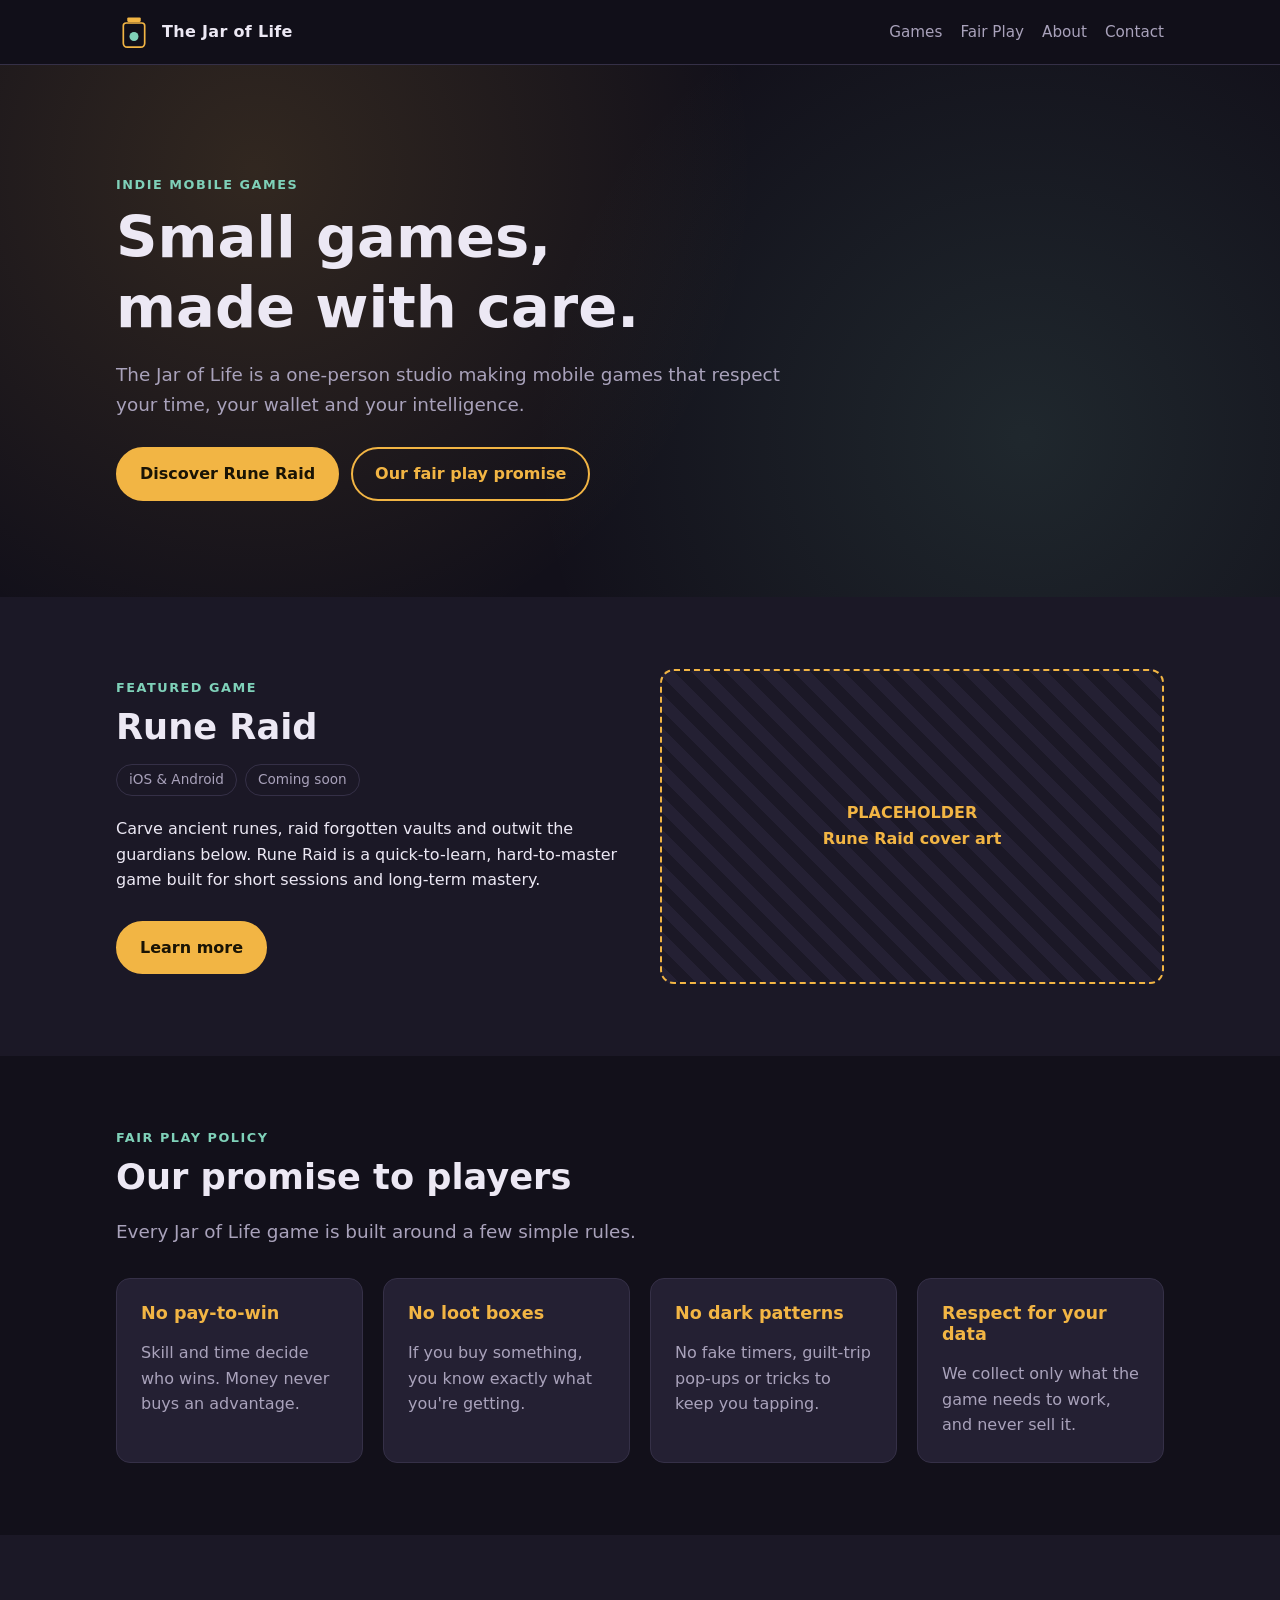
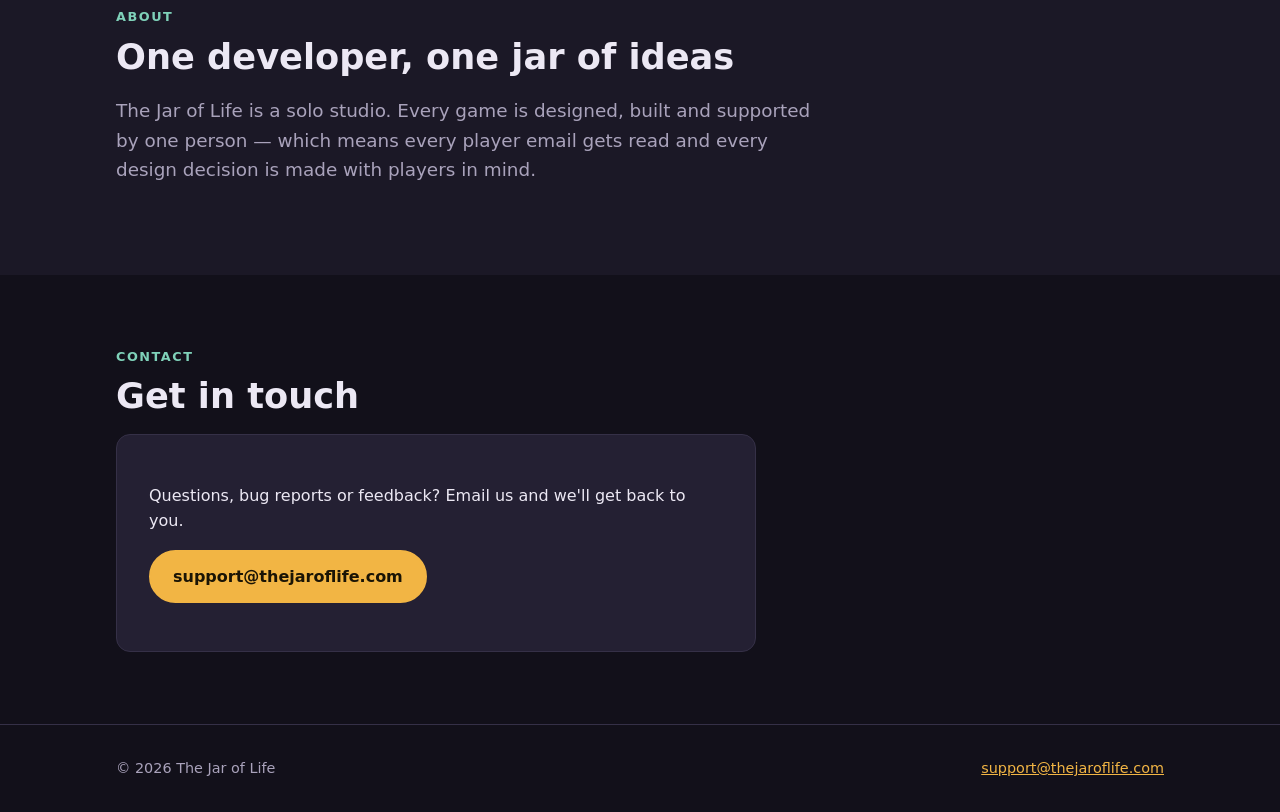
==== index.html @ 2482f003 "Set up The Jar of Life static website and deploy scaffolding - Homepage (hero, featured Rune Raid, f" ====
<!DOCTYPE html>
<html lang="en-GB">
<head>
  <meta charset="utf-8">
  <meta name="viewport" content="width=device-width, initial-scale=1">
  <title>The Jar of Life — Indie Mobile Games</title>
  <meta name="description" content="The Jar of Life is a solo indie mobile game studio. Home of Rune Raid — fair, fun games with no pay-to-win.">
  <link rel="canonical" href="https://thejaroflife.com/">
  <link rel="icon" href="assets/img/logo-placeholder.svg" type="image/svg+xml">
  <link rel="stylesheet" href="css/styles.css">

  <meta property="og:title" content="The Jar of Life">
  <meta property="og:description" content="Solo indie mobile game studio. Home of Rune Raid.">
  <meta property="og:url" content="https://thejaroflife.com/">
  <meta property="og:type" content="website">
  <!-- TODO: add og:image once real cover art exists (1200x630) -->
</head>
<body>
  <a class="skip-link" href="#main">Skip to content</a>

  <header class="site-header">
    <div class="container">
      <a class="brand" href="index.html">
        <!-- PLACEHOLDER LOGO: swap for the real logo file in assets/img/ -->
        <img src="assets/img/logo-placeholder.svg" alt="" width="36" height="36">
        <span>The Jar of Life</span>
      </a>
      <nav class="site-nav" aria-label="Main">
        <ul>
          <li><a href="#games">Games</a></li>
          <li><a href="#fair-play">Fair Play</a></li>
          <li><a href="#about">About</a></li>
          <li><a href="#contact">Contact</a></li>
        </ul>
      </nav>
    </div>
  </header>

  <main id="main">
    <!-- ===== Hero ===== -->
    <section class="hero">
      <div class="container">
        <p class="eyebrow">Indie mobile games</p>
        <h1>Small games,<br>made with care.</h1>
        <p class="lead">
          The Jar of Life is a one-person studio making mobile games that respect
          your time, your wallet and your intelligence.
        </p>
        <div class="hero-actions">
          <a class="btn btn-primary" href="games/rune-raid.html">Discover Rune Raid</a>
          <a class="btn btn-ghost" href="#fair-play">Our fair play promise</a>
        </div>
      </div>
    </section>

    <!-- ===== Featured game ===== -->
    <section id="games" aria-labelledby="games-title">
      <div class="container feature">
        <div>
          <p class="eyebrow">Featured game</p>
          <h2 id="games-title">Rune Raid</h2>
          <ul class="tag-list" aria-label="Game details">
            <li>iOS &amp; Android</li>
            <li>Coming soon</li>
          </ul>
          <!-- DRAFT COPY: replace with the final Rune Raid pitch -->
          <p>
            Carve ancient runes, raid forgotten vaults and outwit the guardians
            below. Rune Raid is a quick-to-learn, hard-to-master game built for
            short sessions and long-term mastery.
          </p>
          <div class="hero-actions">
            <a class="btn btn-primary" href="games/rune-raid.html">Learn more</a>
          </div>
        </div>
        <!-- PLACEHOLDER: replace with Rune Raid cover art (assets/img/rune-raid-cover.jpg) -->
        <div class="placeholder" role="img" aria-label="Placeholder for Rune Raid cover art">
          PLACEHOLDER<br>Rune Raid cover art
        </div>
      </div>
    </section>

    <!-- ===== Fair play policy ===== -->
    <section id="fair-play" aria-labelledby="fair-play-title">
      <div class="container">
        <p class="eyebrow">Fair play policy</p>
        <h2 id="fair-play-title">Our promise to players</h2>
        <!-- DRAFT COPY: confirm every point below matches your actual policy -->
        <p class="lead">Every Jar of Life game is built around a few simple rules.</p>
        <div class="card-grid">
          <article class="card">
            <h3>No pay-to-win</h3>
            <p>Skill and time decide who wins. Money never buys an advantage.</p>
          </article>
          <article class="card">
            <h3>No loot boxes</h3>
            <p>If you buy something, you know exactly what you're getting.</p>
          </article>
          <article class="card">
            <h3>No dark patterns</h3>
            <p>No fake timers, guilt-trip pop-ups or tricks to keep you tapping.</p>
          </article>
          <article class="card">
            <h3>Respect for your data</h3>
            <p>We collect only what the game needs to work, and never sell it.</p>
          </article>
        </div>
      </div>
    </section>

    <!-- ===== About ===== -->
    <section id="about" aria-labelledby="about-title">
      <div class="container">
        <p class="eyebrow">About</p>
        <h2 id="about-title">One developer, one jar of ideas</h2>
        <!-- DRAFT COPY: replace with your own story -->
        <p class="lead">
          The Jar of Life is a solo studio. Every game is designed, built and
          supported by one person — which means every player email gets read
          and every design decision is made with players in mind.
        </p>
      </div>
    </section>

    <!-- ===== Contact ===== -->
    <section id="contact" aria-labelledby="contact-title">
      <div class="container">
        <p class="eyebrow">Contact</p>
        <h2 id="contact-title">Get in touch</h2>
        <div class="contact-box">
          <p>Questions, bug reports or feedback? Email us and we'll get back to you.</p>
          <p><a class="btn btn-primary" href="mailto:support@thejaroflife.com">support@thejaroflife.com</a></p>
        </div>
      </div>
    </section>
  </main>

  <footer class="site-footer">
    <div class="container">
      <span>&copy; <span id="year">2026</span> The Jar of Life</span>
      <a href="mailto:support@thejaroflife.com">support@thejaroflife.com</a>
    </div>
  </footer>
  <script>document.getElementById('year').textContent = new Date().getFullYear();</script>
</body>
</html>
---- css/styles.css ----
/* The Jar of Life — shared styles for all pages */

:root {
  --bg: #12101a;
  --bg-alt: #1b1826;
  --surface: #242033;
  --text: #ece8f4;
  --muted: #a9a2bb;
  --accent: #f2b544;
  --accent-2: #7fd1b9;
  --border: #353047;
  --radius: 14px;
  --max: 1080px;
  --font: system-ui, -apple-system, "Segoe UI", Roboto, sans-serif;
}

*,
*::before,
*::after { box-sizing: border-box; }

html { scroll-behavior: smooth; }

body {
  margin: 0;
  background: var(--bg);
  color: var(--text);
  font-family: var(--font);
  line-height: 1.6;
}

img { max-width: 100%; display: block; }

a { color: var(--accent); }
a:hover { color: var(--accent-2); }

.container {
  width: 100%;
  max-width: var(--max);
  margin: 0 auto;
  padding: 0 16px;
}

.skip-link {
  position: absolute;
  left: -999px;
  top: 8px;
  background: var(--accent);
  color: #000;
  padding: 8px 12px;
  border-radius: 6px;
  z-index: 100;
}
.skip-link:focus { left: 8px; }

/* ---------- Header ---------- */
.site-header {
  position: sticky;
  top: 0;
  z-index: 10;
  background: rgba(18, 16, 26, 0.92);
  backdrop-filter: blur(8px);
  border-bottom: 1px solid var(--border);
}
.site-header .container {
  display: flex;
  align-items: center;
  justify-content: space-between;
  gap: 16px;
  min-height: 64px;
  flex-wrap: wrap;
}
.brand {
  display: flex;
  align-items: center;
  gap: 10px;
  color: var(--text);
  text-decoration: none;
  font-weight: 700;
  letter-spacing: 0.02em;
}
.brand img,
.brand svg { width: 36px; height: 36px; }
.site-nav ul {
  display: flex;
  gap: 18px;
  list-style: none;
  margin: 0;
  padding: 0;
  flex-wrap: wrap;
}
.site-nav a {
  color: var(--muted);
  text-decoration: none;
  font-size: 0.95rem;
}
.site-nav a:hover,
.site-nav a[aria-current="page"] { color: var(--text); }

/* ---------- Sections ---------- */
section { padding: 72px 0; }
section:nth-of-type(even) { background: var(--bg-alt); }
h1, h2, h3 { line-height: 1.2; margin: 0 0 16px; }
h1 { font-size: clamp(2.2rem, 6vw, 3.6rem); }
h2 { font-size: clamp(1.6rem, 4vw, 2.2rem); }
.eyebrow {
  color: var(--accent-2);
  text-transform: uppercase;
  letter-spacing: 0.12em;
  font-size: 0.8rem;
  font-weight: 600;
  margin: 0 0 8px;
}
.lead { font-size: 1.15rem; color: var(--muted); max-width: 60ch; }

/* ---------- Hero ---------- */
.hero {
  padding: 110px 0 96px;
  background:
    radial-gradient(circle at 20% 20%, rgba(242, 181, 68, 0.14), transparent 45%),
    radial-gradient(circle at 80% 70%, rgba(127, 209, 185, 0.12), transparent 45%),
    var(--bg);
}
.hero-actions { display: flex; gap: 12px; flex-wrap: wrap; margin-top: 28px; }

.btn {
  display: inline-block;
  padding: 12px 22px;
  border-radius: 999px;
  font-weight: 600;
  text-decoration: none;
  border: 2px solid var(--accent);
}
.btn-primary { background: var(--accent); color: #1a1405; }
.btn-primary:hover { background: var(--accent-2); border-color: var(--accent-2); color: #0c1a15; }
.btn-ghost { color: var(--accent); }
.btn-ghost:hover { color: var(--accent-2); border-color: var(--accent-2); }
.btn[aria-disabled="true"] { opacity: 0.55; pointer-events: none; }

/* ---------- Featured game ---------- */
.feature {
  display: grid;
  grid-template-columns: 1fr 1fr;
  gap: 40px;
  align-items: center;
}
.tag-list {
  display: flex;
  gap: 8px;
  flex-wrap: wrap;
  list-style: none;
  padding: 0;
  margin: 0 0 20px;
}
.tag-list li {
  border: 1px solid var(--border);
  border-radius: 999px;
  padding: 4px 12px;
  font-size: 0.85rem;
  color: var(--muted);
}

/* Clearly-labelled placeholder for missing art. Remove once real assets land. */
.placeholder {
  display: flex;
  align-items: center;
  justify-content: center;
  text-align: center;
  aspect-ratio: 16 / 10;
  border: 2px dashed var(--accent);
  border-radius: var(--radius);
  background: repeating-linear-gradient(45deg, var(--surface), var(--surface) 12px, var(--bg-alt) 12px, var(--bg-alt) 24px);
  color: var(--accent);
  font-weight: 600;
  padding: 16px;
}
.placeholder.portrait { aspect-ratio: 9 / 16; }

/* ---------- Cards ---------- */
.card-grid {
  display: grid;
  grid-template-columns: repeat(auto-fit, minmax(220px, 1fr));
  gap: 20px;
  margin-top: 32px;
}
.card {
  background: var(--surface);
  border: 1px solid var(--border);
  border-radius: var(--radius);
  padding: 24px;
}
.card h3 { font-size: 1.1rem; color: var(--accent); }
.card p { margin: 0; color: var(--muted); }

/* ---------- Game page ---------- */
.screenshot-grid {
  display: grid;
  grid-template-columns: repeat(auto-fit, minmax(160px, 1fr));
  gap: 16px;
  margin-top: 32px;
}
.store-badges { display: flex; gap: 12px; flex-wrap: wrap; margin-top: 24px; }
.breadcrumb { font-size: 0.9rem; color: var(--muted); margin-bottom: 16px; }
.breadcrumb a { color: var(--muted); }

/* ---------- Contact ---------- */
.contact-box {
  background: var(--surface);
  border: 1px solid var(--border);
  border-radius: var(--radius);
  padding: 32px;
  max-width: 640px;
}

/* ---------- Footer ---------- */
.site-footer {
  border-top: 1px solid var(--border);
  padding: 32px 0;
  color: var(--muted);
  font-size: 0.9rem;
}
.site-footer .container {
  display: flex;
  justify-content: space-between;
  gap: 16px;
  flex-wrap: wrap;
}

/* ---------- Responsive ---------- */
@media (max-width: 760px) {
  section { padding: 56px 0; }
  .hero { padding: 80px 0 64px; }
  .feature { grid-template-columns: 1fr; }
  .site-nav ul { gap: 14px; }
}
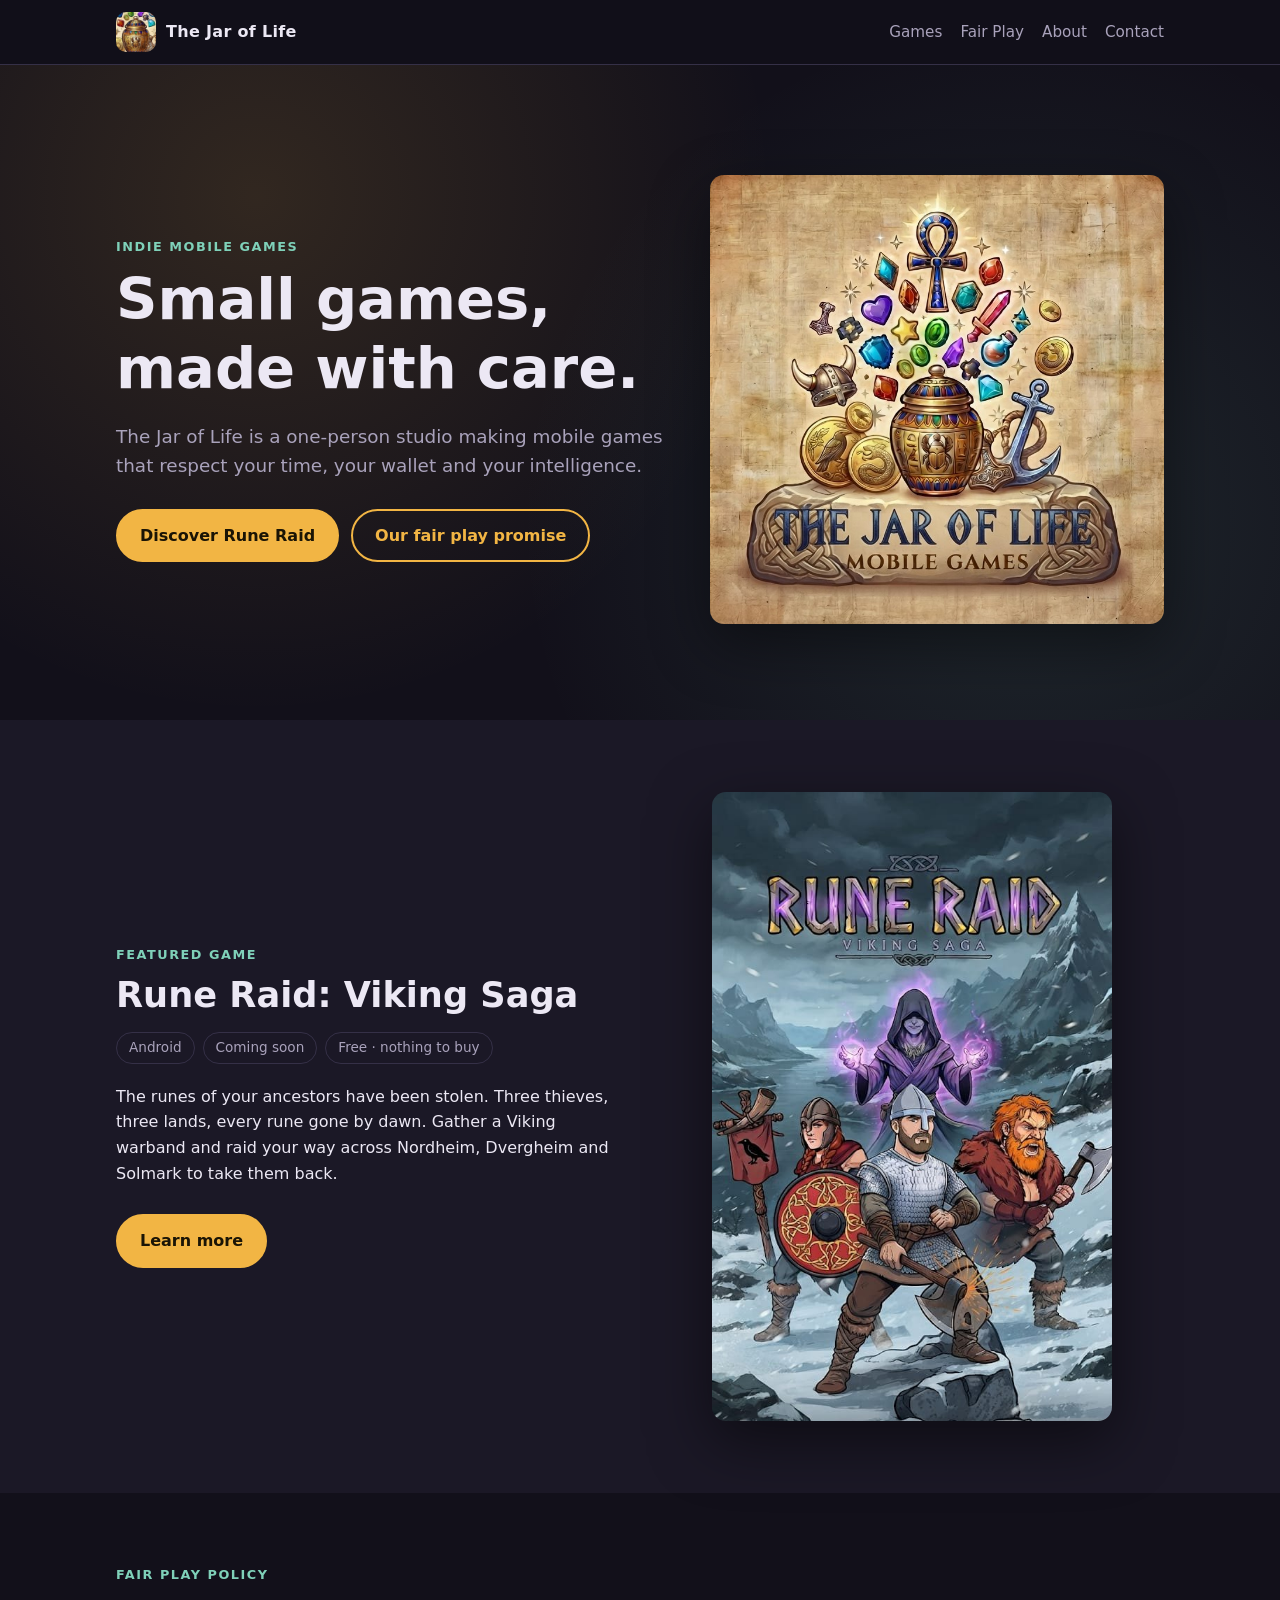
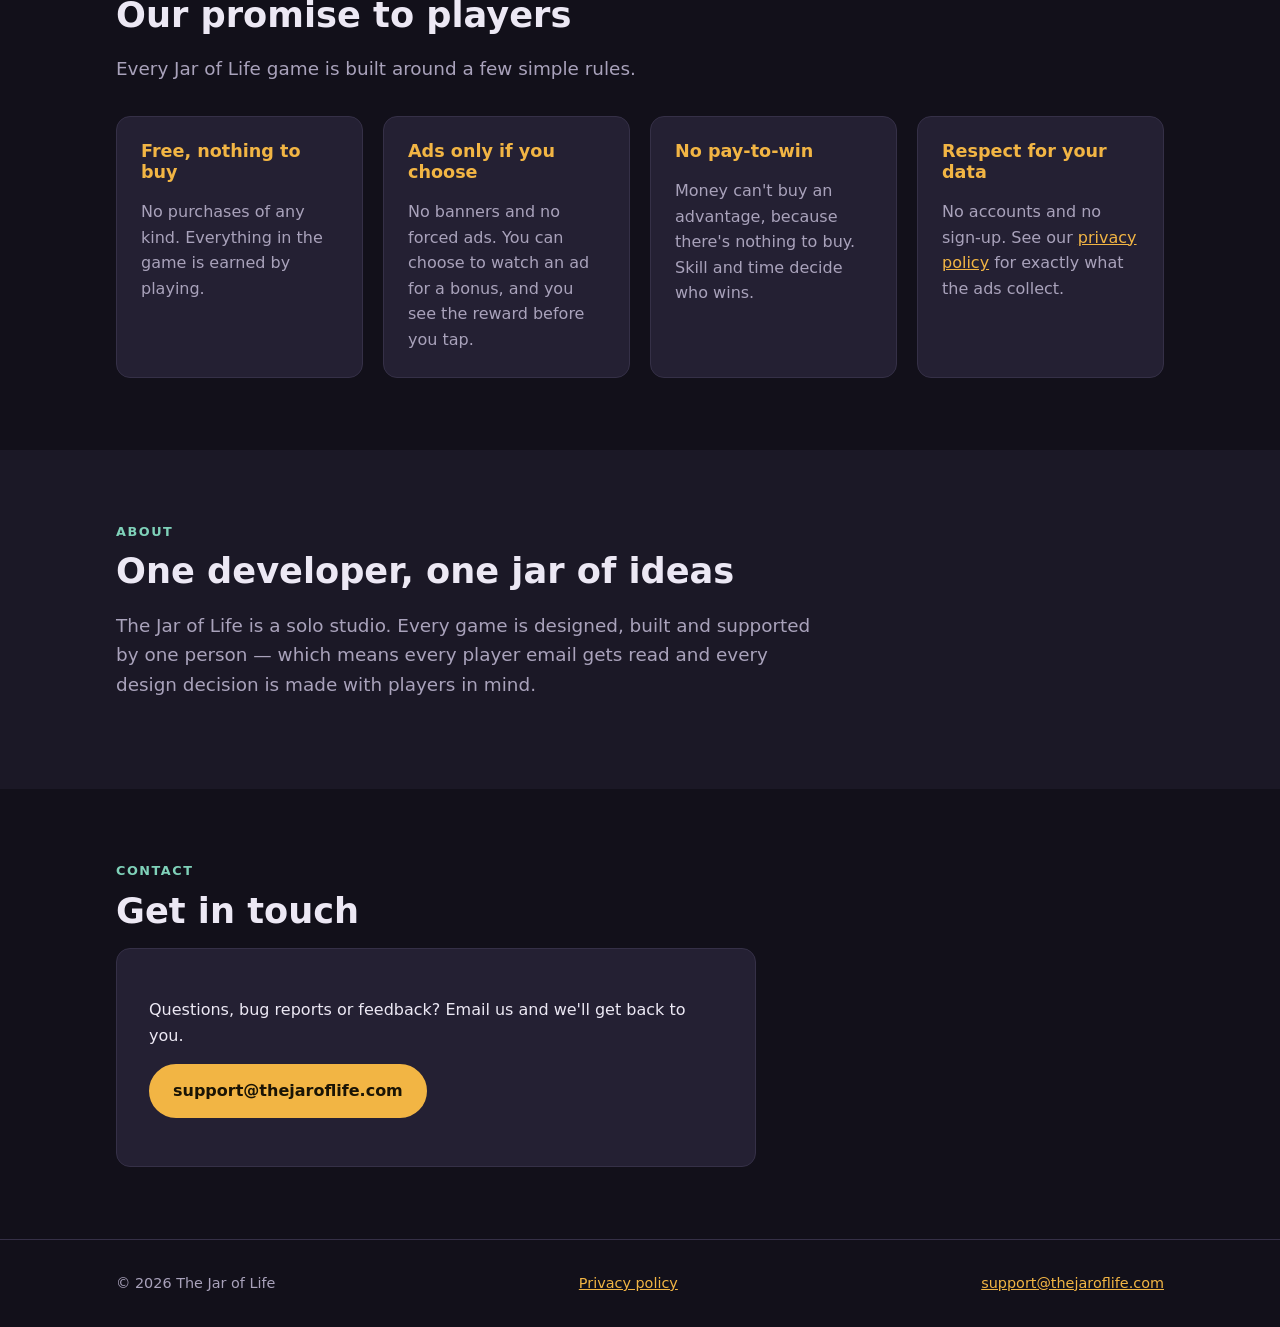
==== commit b23fe0a6: "Add real artwork, Rune Raid details, privacy policy and app-ads.txt - Studio logo and icon, Rune Rai" ====
--- a/index.html
+++ b/index.html
@@ -4,16 +4,17 @@
   <meta charset="utf-8">
   <meta name="viewport" content="width=device-width, initial-scale=1">
   <title>The Jar of Life — Indie Mobile Games</title>
-  <meta name="description" content="The Jar of Life is a solo indie mobile game studio. Home of Rune Raid — fair, fun games with no pay-to-win.">
+  <meta name="description" content="The Jar of Life is a solo indie mobile game studio. Home of Rune Raid: Viking Saga — free to play, nothing to buy, optional ads only.">
   <link rel="canonical" href="https://thejaroflife.com/">
-  <link rel="icon" href="assets/img/logo-placeholder.svg" type="image/svg+xml">
+  <link rel="icon" href="assets/img/jar-of-life-icon.png" type="image/png">
+  <link rel="apple-touch-icon" href="assets/img/jar-of-life-icon.png">
   <link rel="stylesheet" href="css/styles.css">
 
-  <meta property="og:title" content="The Jar of Life">
-  <meta property="og:description" content="Solo indie mobile game studio. Home of Rune Raid.">
+  <meta property="og:title" content="The Jar of Life — Mobile Games">
+  <meta property="og:description" content="Solo indie mobile game studio. Home of Rune Raid: Viking Saga.">
   <meta property="og:url" content="https://thejaroflife.com/">
   <meta property="og:type" content="website">
-  <!-- TODO: add og:image once real cover art exists (1200x630) -->
+  <meta property="og:image" content="https://thejaroflife.com/assets/img/og-jar-of-life.jpg">
 </head>
 <body>
   <a class="skip-link" href="#main">Skip to content</a>
@@ -21,8 +22,7 @@
   <header class="site-header">
     <div class="container">
       <a class="brand" href="index.html">
-        <!-- PLACEHOLDER LOGO: swap for the real logo file in assets/img/ -->
-        <img src="assets/img/logo-placeholder.svg" alt="" width="36" height="36">
+        <img src="assets/img/jar-of-life-icon.png" alt="" width="40" height="40">
         <span>The Jar of Life</span>
       </a>
       <nav class="site-nav" aria-label="Main">
@@ -39,17 +39,21 @@
   <main id="main">
     <!-- ===== Hero ===== -->
     <section class="hero">
-      <div class="container">
-        <p class="eyebrow">Indie mobile games</p>
-        <h1>Small games,<br>made with care.</h1>
-        <p class="lead">
-          The Jar of Life is a one-person studio making mobile games that respect
-          your time, your wallet and your intelligence.
-        </p>
-        <div class="hero-actions">
-          <a class="btn btn-primary" href="games/rune-raid.html">Discover Rune Raid</a>
-          <a class="btn btn-ghost" href="#fair-play">Our fair play promise</a>
+      <div class="container hero-grid">
+        <div>
+          <p class="eyebrow">Indie mobile games</p>
+          <h1>Small games,<br>made with care.</h1>
+          <p class="lead">
+            The Jar of Life is a one-person studio making mobile games that respect
+            your time, your wallet and your intelligence.
+          </p>
+          <div class="hero-actions">
+            <a class="btn btn-primary" href="games/rune-raid.html">Discover Rune Raid</a>
+            <a class="btn btn-ghost" href="#fair-play">Our fair play promise</a>
+          </div>
         </div>
+        <img class="hero-logo" src="assets/img/jar-of-life-logo.jpg" width="776" height="768"
+             alt="The Jar of Life — Mobile Games logo: a golden jar overflowing with gems, coins and treasures">
       </div>
     </section>
 
@@ -58,25 +62,24 @@
       <div class="container feature">
         <div>
           <p class="eyebrow">Featured game</p>
-          <h2 id="games-title">Rune Raid</h2>
+          <h2 id="games-title">Rune Raid: Viking Saga</h2>
           <ul class="tag-list" aria-label="Game details">
-            <li>iOS &amp; Android</li>
+            <li>Android</li>
             <li>Coming soon</li>
+            <li>Free · nothing to buy</li>
           </ul>
-          <!-- DRAFT COPY: replace with the final Rune Raid pitch -->
+          <!-- DRAFT COPY: check the pitch reads how you want it -->
           <p>
-            Carve ancient runes, raid forgotten vaults and outwit the guardians
-            below. Rune Raid is a quick-to-learn, hard-to-master game built for
-            short sessions and long-term mastery.
+            The runes of your ancestors have been stolen. Three thieves, three lands,
+            every rune gone by dawn. Gather a Viking warband and raid your way across
+            Nordheim, Dvergheim and Solmark to take them back.
           </p>
           <div class="hero-actions">
             <a class="btn btn-primary" href="games/rune-raid.html">Learn more</a>
           </div>
         </div>
-        <!-- PLACEHOLDER: replace with Rune Raid cover art (assets/img/rune-raid-cover.jpg) -->
-        <div class="placeholder" role="img" aria-label="Placeholder for Rune Raid cover art">
-          PLACEHOLDER<br>Rune Raid cover art
-        </div>
+        <img class="key-art" src="assets/img/rune-raid-key-art.jpg" width="572" height="900"
+             alt="Rune Raid: Viking Saga key art — a Viking warband standing in the snow beneath a hooded seeress">
       </div>
     </section>
 
@@ -85,24 +88,23 @@
       <div class="container">
         <p class="eyebrow">Fair play policy</p>
         <h2 id="fair-play-title">Our promise to players</h2>
-        <!-- DRAFT COPY: confirm every point below matches your actual policy -->
         <p class="lead">Every Jar of Life game is built around a few simple rules.</p>
         <div class="card-grid">
           <article class="card">
-            <h3>No pay-to-win</h3>
-            <p>Skill and time decide who wins. Money never buys an advantage.</p>
+            <h3>Free, nothing to buy</h3>
+            <p>No purchases of any kind. Everything in the game is earned by playing.</p>
           </article>
           <article class="card">
-            <h3>No loot boxes</h3>
-            <p>If you buy something, you know exactly what you're getting.</p>
+            <h3>Ads only if you choose</h3>
+            <p>No banners and no forced ads. You can choose to watch an ad for a bonus, and you see the reward before you tap.</p>
           </article>
           <article class="card">
-            <h3>No dark patterns</h3>
-            <p>No fake timers, guilt-trip pop-ups or tricks to keep you tapping.</p>
+            <h3>No pay-to-win</h3>
+            <p>Money can't buy an advantage, because there's nothing to buy. Skill and time decide who wins.</p>
           </article>
           <article class="card">
             <h3>Respect for your data</h3>
-            <p>We collect only what the game needs to work, and never sell it.</p>
+            <p>No accounts and no sign-up. See our <a href="privacy.html">privacy policy</a> for exactly what the ads collect.</p>
           </article>
         </div>
       </div>
@@ -138,6 +140,7 @@
   <footer class="site-footer">
     <div class="container">
       <span>&copy; <span id="year">2026</span> The Jar of Life</span>
+      <a href="privacy.html">Privacy policy</a>
       <a href="mailto:support@thejaroflife.com">support@thejaroflife.com</a>
     </div>
   </footer>
--- a/css/styles.css
+++ b/css/styles.css
@@ -28,7 +28,7 @@
   line-height: 1.6;
 }
 
-img { max-width: 100%; display: block; }
+img { max-width: 100%; height: auto; display: block; }
 
 a { color: var(--accent); }
 a:hover { color: var(--accent-2); }
@@ -78,8 +78,7 @@
   font-weight: 700;
   letter-spacing: 0.02em;
 }
-.brand img,
-.brand svg { width: 36px; height: 36px; }
+.brand img { width: 40px; height: 40px; border-radius: 10px; object-fit: cover; }
 .site-nav ul {
   display: flex;
   gap: 18px;
@@ -159,6 +158,39 @@
   color: var(--muted);
 }
 
+/* Hero with studio logo */
+.hero-grid {
+  display: grid;
+  grid-template-columns: 1.1fr 0.9fr;
+  gap: 40px;
+  align-items: center;
+}
+.hero-logo {
+  border-radius: var(--radius);
+  box-shadow: 0 20px 60px rgba(0, 0, 0, 0.45);
+}
+
+/* Portrait key art */
+.key-art {
+  width: 100%;
+  max-width: 400px;
+  justify-self: center;
+  border-radius: var(--radius);
+  box-shadow: 0 20px 60px rgba(0, 0, 0, 0.5);
+}
+
+/* Long-form text pages (privacy policy) */
+.prose { max-width: 70ch; }
+.prose h2 { margin-top: 40px; font-size: 1.4rem; }
+.prose p, .prose li { color: var(--muted); }
+.draft-note {
+  border: 2px dashed var(--accent);
+  border-radius: var(--radius);
+  padding: 16px;
+  color: var(--accent);
+  margin-bottom: 32px;
+}
+
 /* Clearly-labelled placeholder for missing art. Remove once real assets land. */
 .placeholder {
   display: flex;
@@ -220,6 +252,7 @@
 }
 .site-footer .container {
   display: flex;
+  align-items: center;
   justify-content: space-between;
   gap: 16px;
   flex-wrap: wrap;
@@ -229,6 +262,7 @@
 @media (max-width: 760px) {
   section { padding: 56px 0; }
   .hero { padding: 80px 0 64px; }
-  .feature { grid-template-columns: 1fr; }
+  .feature,
+  .hero-grid { grid-template-columns: 1fr; }
   .site-nav ul { gap: 14px; }
 }
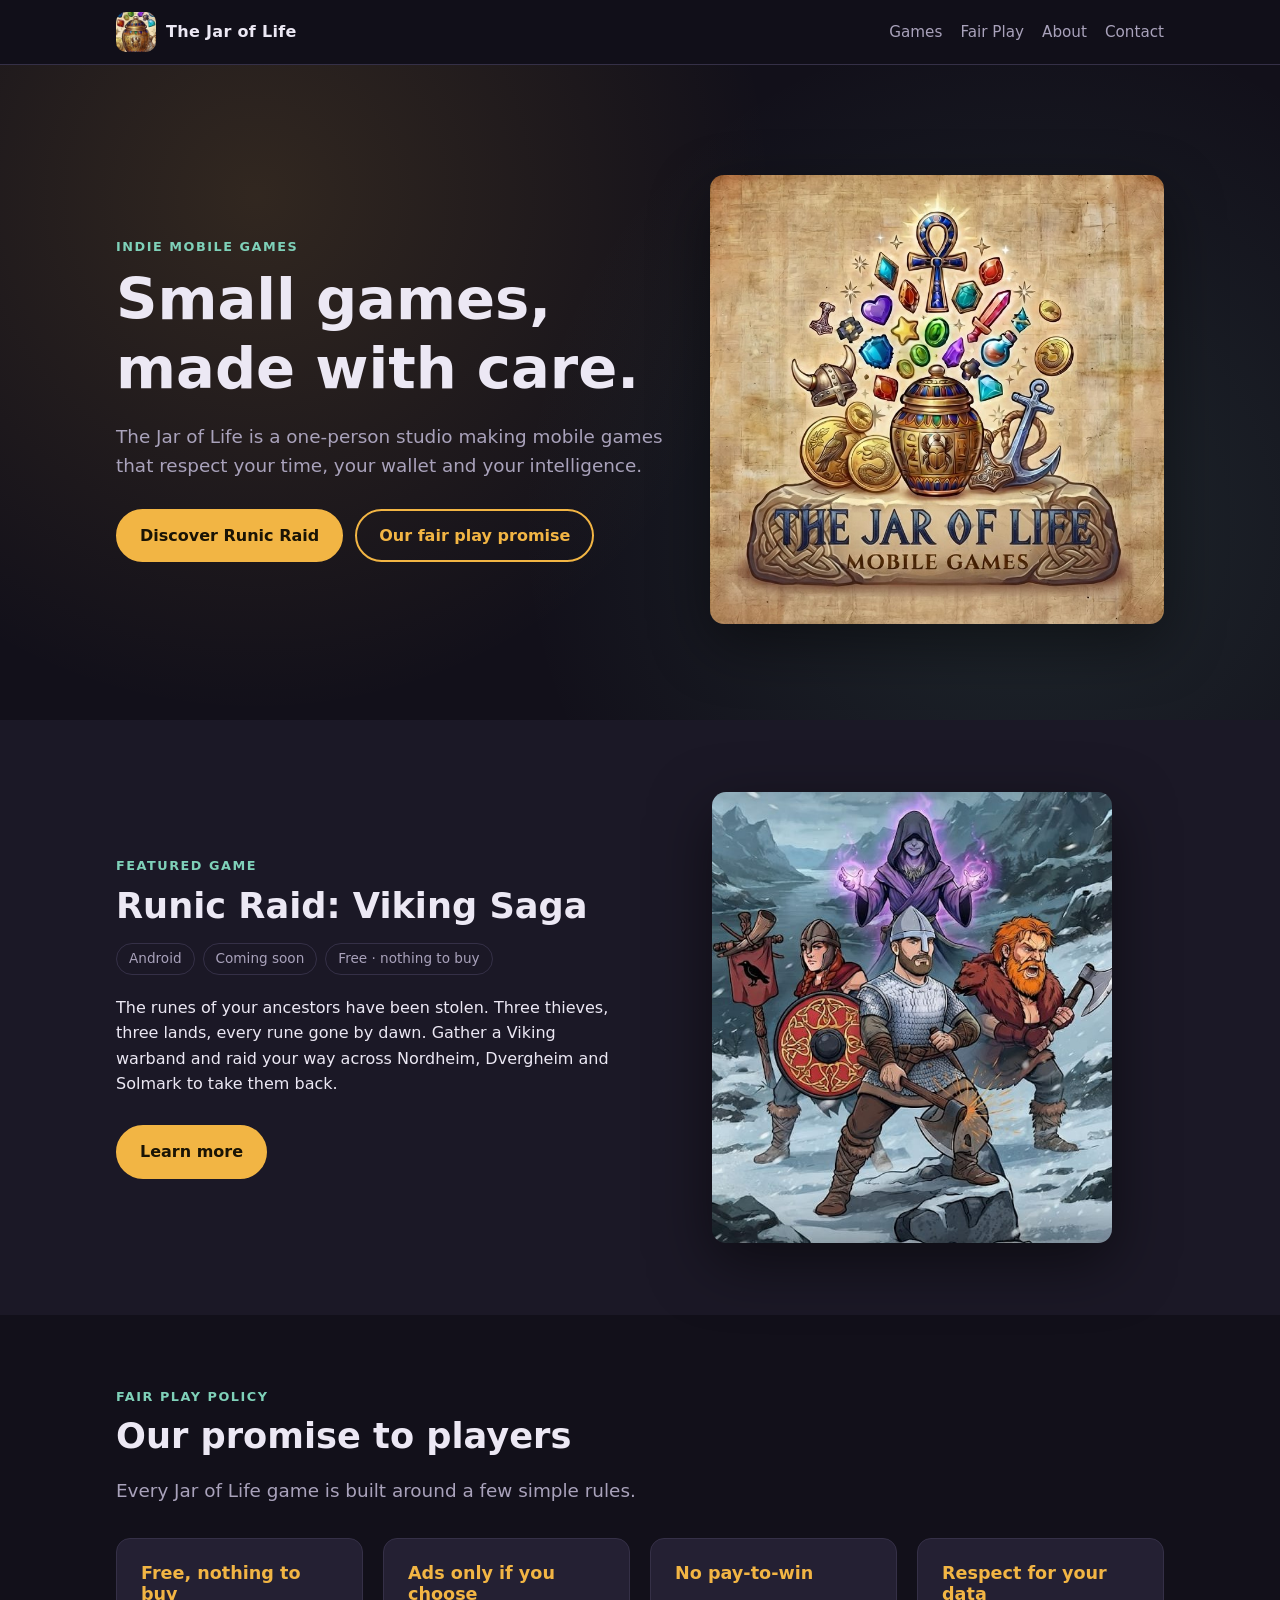
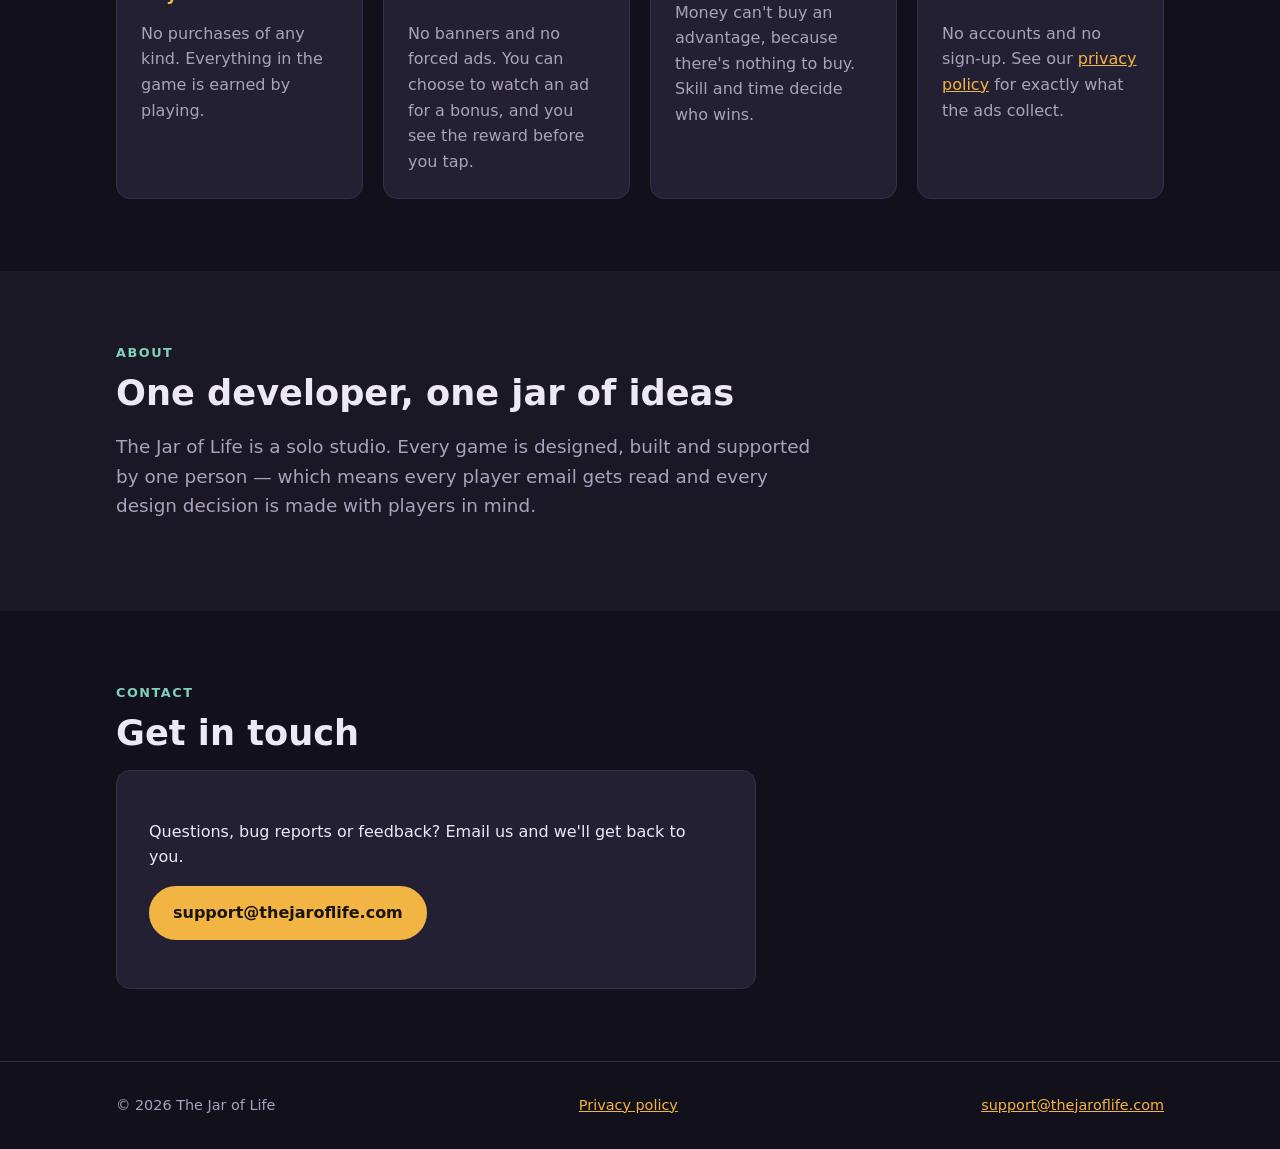
==== commit 5f04b403: "Rename Rune Raid to Runic Raid everywhere Rune Raid is the old name. Rename the game page to games/r" ====
--- a/index.html
+++ b/index.html
@@ -4,14 +4,14 @@
   <meta charset="utf-8">
   <meta name="viewport" content="width=device-width, initial-scale=1">
   <title>The Jar of Life — Indie Mobile Games</title>
-  <meta name="description" content="The Jar of Life is a solo indie mobile game studio. Home of Rune Raid: Viking Saga — free to play, nothing to buy, optional ads only.">
+  <meta name="description" content="The Jar of Life is a solo indie mobile game studio. Home of Runic Raid: Viking Saga — free to play, nothing to buy, optional ads only.">
   <link rel="canonical" href="https://thejaroflife.com/">
   <link rel="icon" href="assets/img/jar-of-life-icon.png" type="image/png">
   <link rel="apple-touch-icon" href="assets/img/jar-of-life-icon.png">
   <link rel="stylesheet" href="css/styles.css">
 
   <meta property="og:title" content="The Jar of Life — Mobile Games">
-  <meta property="og:description" content="Solo indie mobile game studio. Home of Rune Raid: Viking Saga.">
+  <meta property="og:description" content="Solo indie mobile game studio. Home of Runic Raid: Viking Saga.">
   <meta property="og:url" content="https://thejaroflife.com/">
   <meta property="og:type" content="website">
   <meta property="og:image" content="https://thejaroflife.com/assets/img/og-jar-of-life.jpg">
@@ -48,7 +48,7 @@
             your time, your wallet and your intelligence.
           </p>
           <div class="hero-actions">
-            <a class="btn btn-primary" href="games/rune-raid.html">Discover Rune Raid</a>
+            <a class="btn btn-primary" href="games/runic-raid.html">Discover Runic Raid</a>
             <a class="btn btn-ghost" href="#fair-play">Our fair play promise</a>
           </div>
         </div>
@@ -62,7 +62,7 @@
       <div class="container feature">
         <div>
           <p class="eyebrow">Featured game</p>
-          <h2 id="games-title">Rune Raid: Viking Saga</h2>
+          <h2 id="games-title">Runic Raid: Viking Saga</h2>
           <ul class="tag-list" aria-label="Game details">
             <li>Android</li>
             <li>Coming soon</li>
@@ -75,11 +75,11 @@
             Nordheim, Dvergheim and Solmark to take them back.
           </p>
           <div class="hero-actions">
-            <a class="btn btn-primary" href="games/rune-raid.html">Learn more</a>
+            <a class="btn btn-primary" href="games/runic-raid.html">Learn more</a>
           </div>
         </div>
-        <img class="key-art" src="assets/img/rune-raid-key-art.jpg" width="572" height="900"
-             alt="Rune Raid: Viking Saga key art — a Viking warband standing in the snow beneath a hooded seeress">
+        <img class="key-art" src="assets/img/runic-raid-key-art.jpg" width="572" height="645"
+             alt="Runic Raid: Viking Saga key art — a Viking warband standing in the snow beneath a hooded seeress">
       </div>
     </section>
 
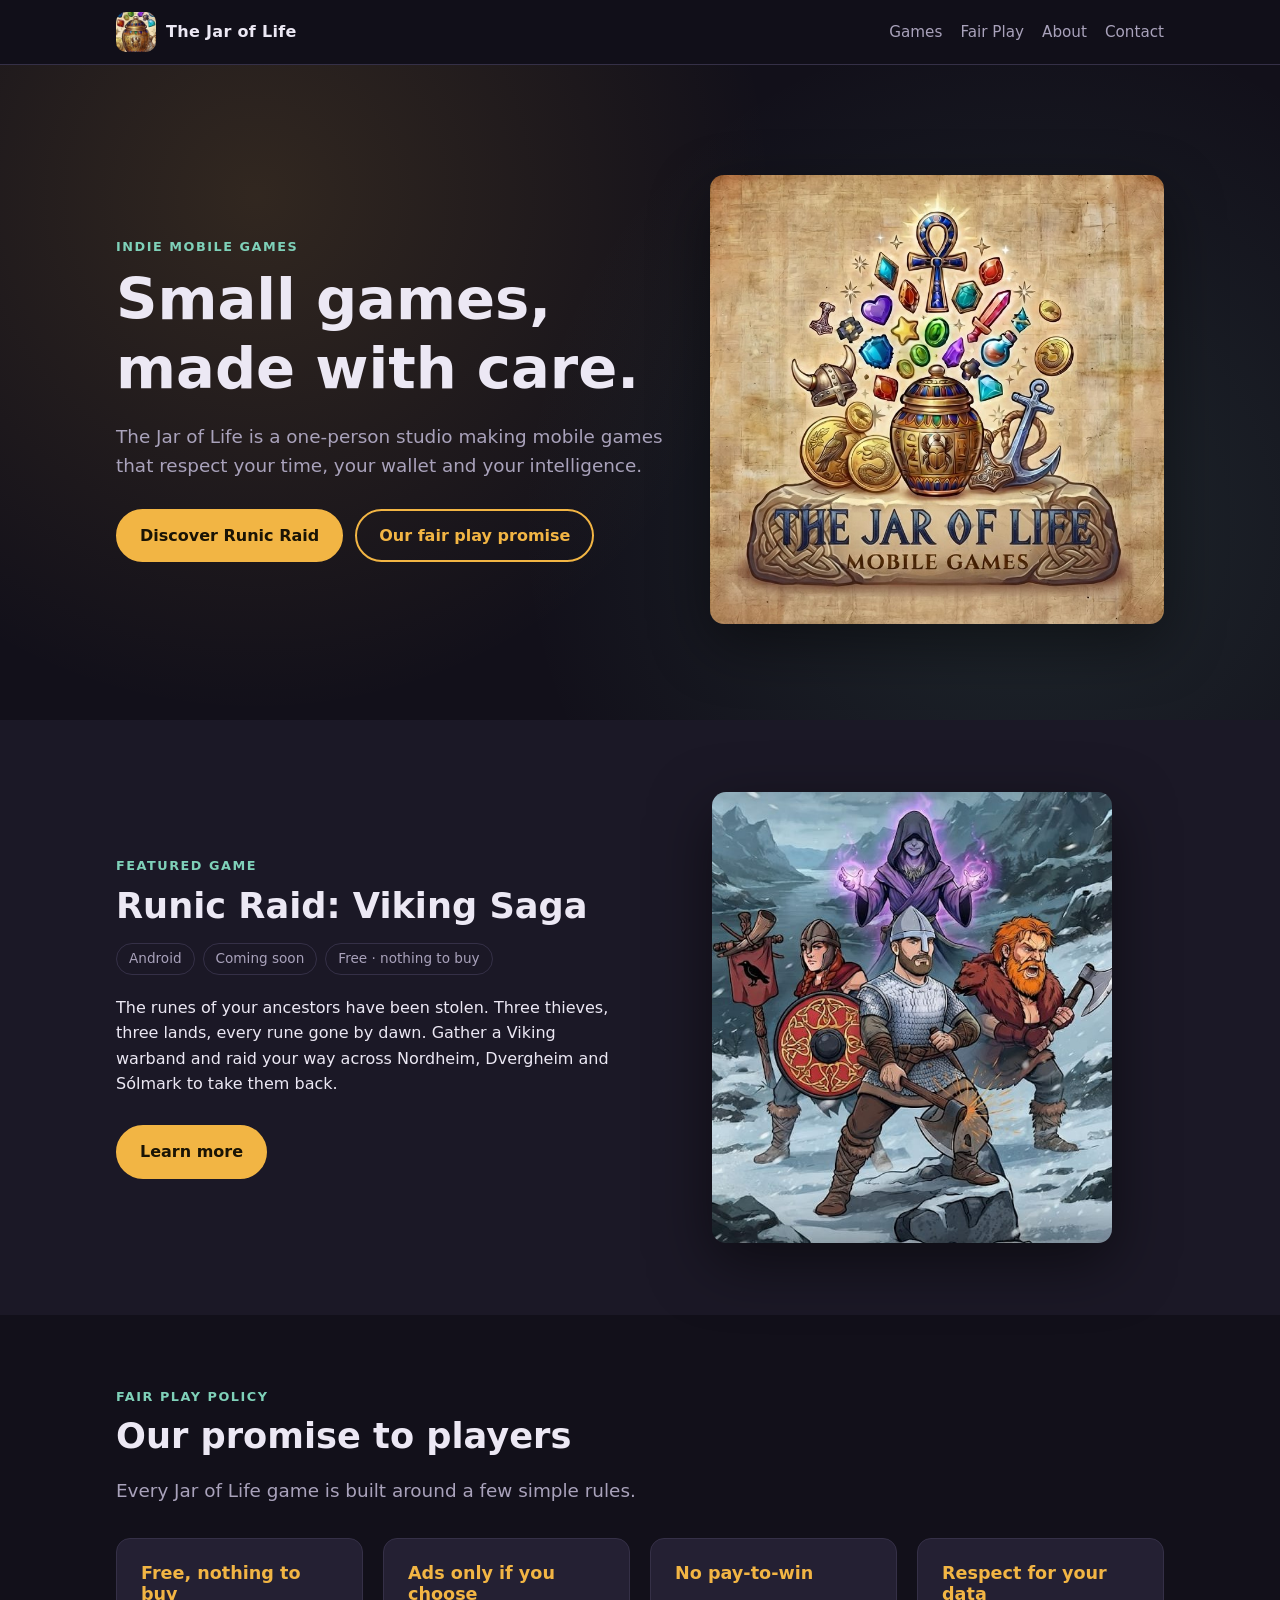
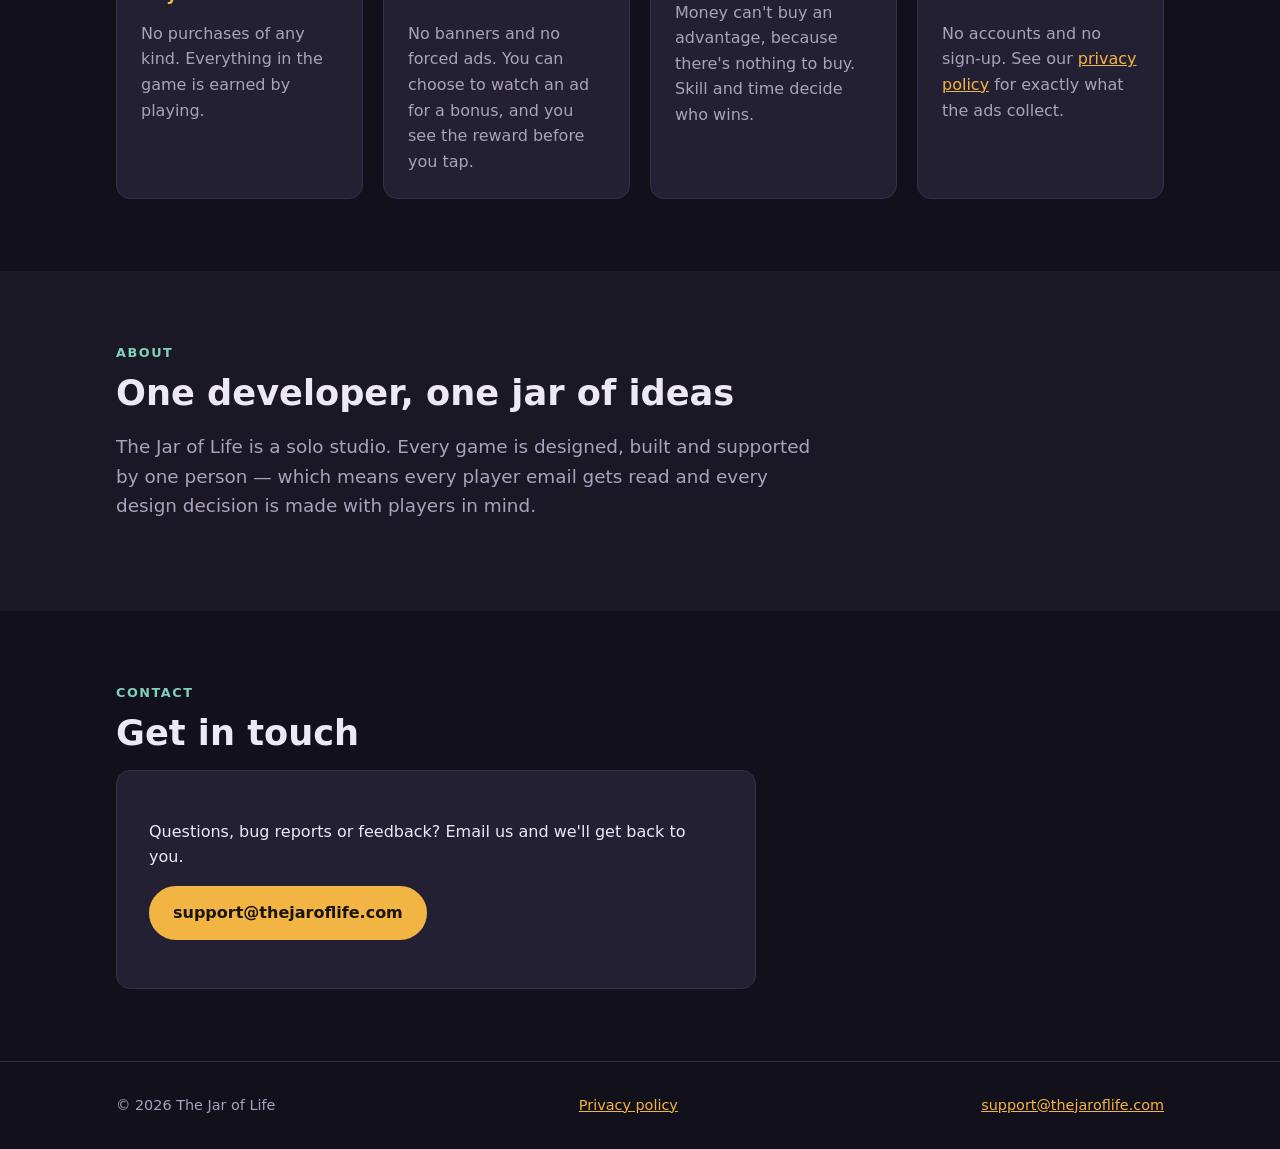
==== commit b8510883: "Add Runic Raid screenshots and story section - Three work-in-progress screenshots (raid, warband, No" ====
--- a/index.html
+++ b/index.html
@@ -72,7 +72,7 @@
           <p>
             The runes of your ancestors have been stolen. Three thieves, three lands,
             every rune gone by dawn. Gather a Viking warband and raid your way across
-            Nordheim, Dvergheim and Solmark to take them back.
+            Nordheim, Dvergheim and Sólmark to take them back.
           </p>
           <div class="hero-actions">
             <a class="btn btn-primary" href="games/runic-raid.html">Learn more</a>
--- a/css/styles.css
+++ b/css/styles.css
@@ -205,7 +205,12 @@
   font-weight: 600;
   padding: 16px;
 }
-.placeholder.portrait { aspect-ratio: 9 / 16; }
+.placeholder.portrait { aspect-ratio: 540 / 1170; }
+.screenshot {
+  width: 100%;
+  border-radius: var(--radius);
+  border: 1px solid var(--border);
+}
 
 /* ---------- Cards ---------- */
 .card-grid {
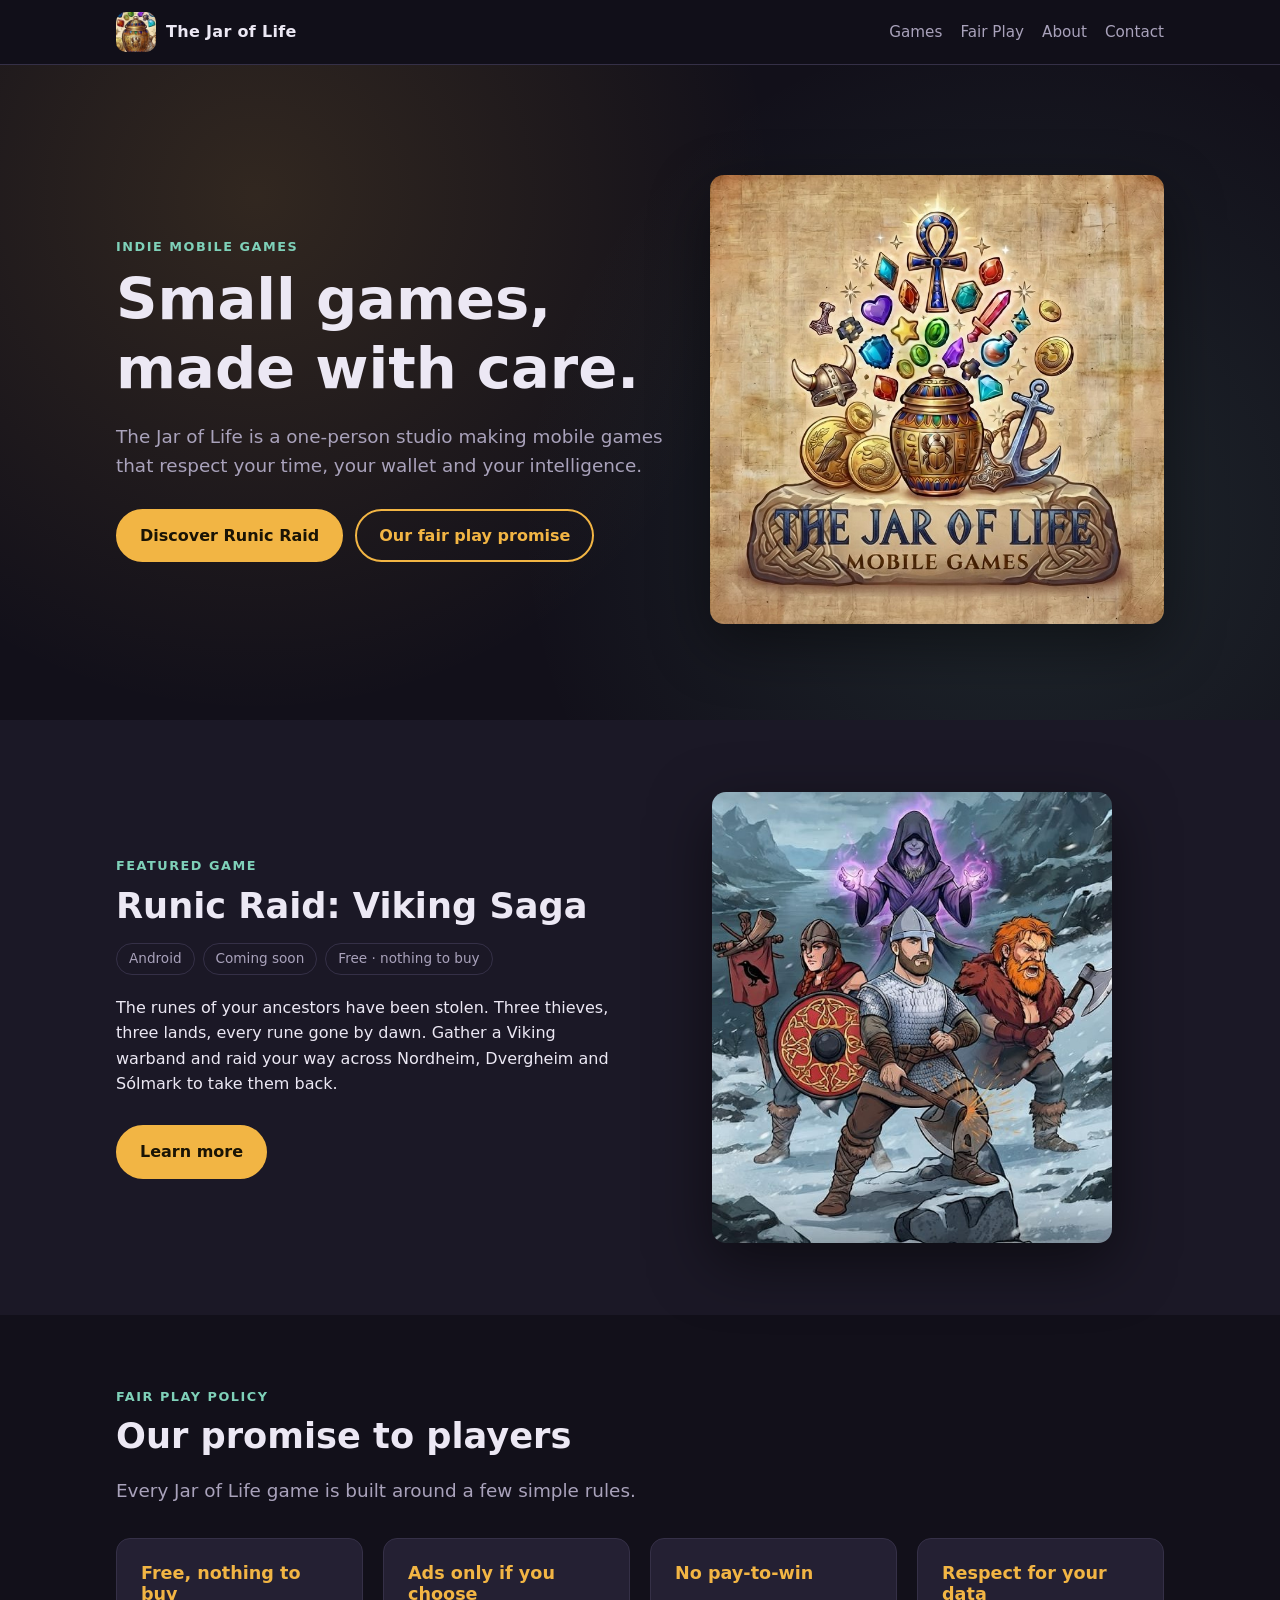
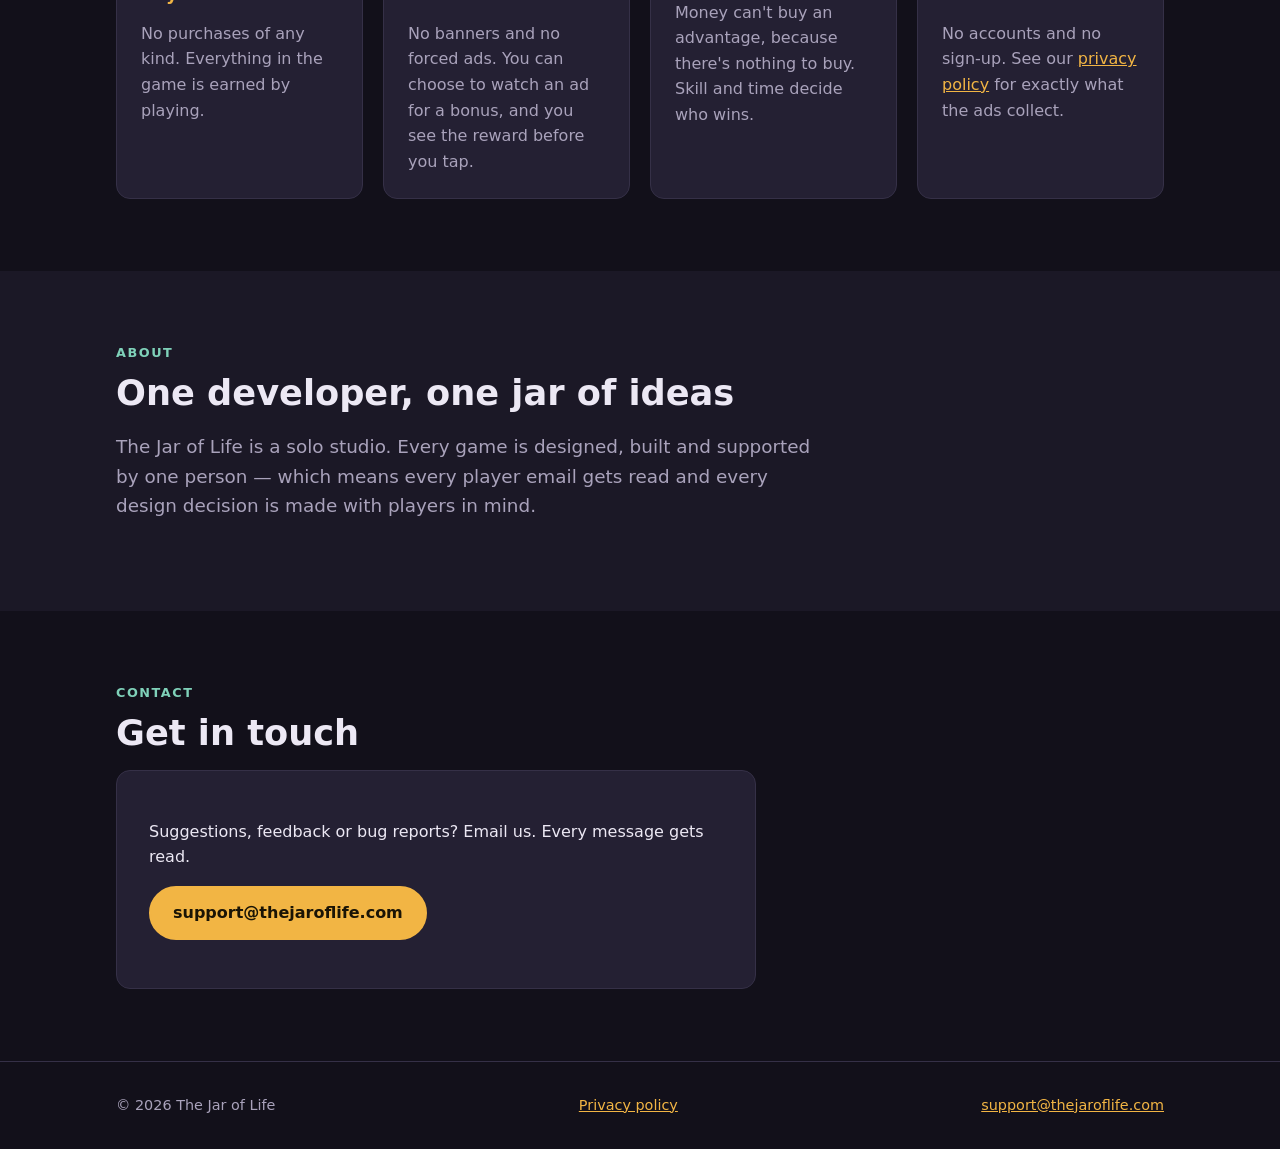
==== commit 755cac78: "Turn the support section into a suggestions section No gameplay help; invite ideas and bug reports i" ====
--- a/index.html
+++ b/index.html
@@ -79,7 +79,7 @@
           </div>
         </div>
         <img class="key-art" src="assets/img/runic-raid-key-art.jpg" width="572" height="645"
-             alt="Runic Raid: Viking Saga key art — a Viking warband standing in the snow beneath a hooded seeress">
+             alt="Runic Raid: Viking Saga key art — a Viking warband standing in the snow with the hooded Vala behind them">
       </div>
     </section>
 
@@ -130,7 +130,7 @@
         <p class="eyebrow">Contact</p>
         <h2 id="contact-title">Get in touch</h2>
         <div class="contact-box">
-          <p>Questions, bug reports or feedback? Email us and we'll get back to you.</p>
+          <p>Suggestions, feedback or bug reports? Email us. Every message gets read.</p>
           <p><a class="btn btn-primary" href="mailto:support@thejaroflife.com">support@thejaroflife.com</a></p>
         </div>
       </div>
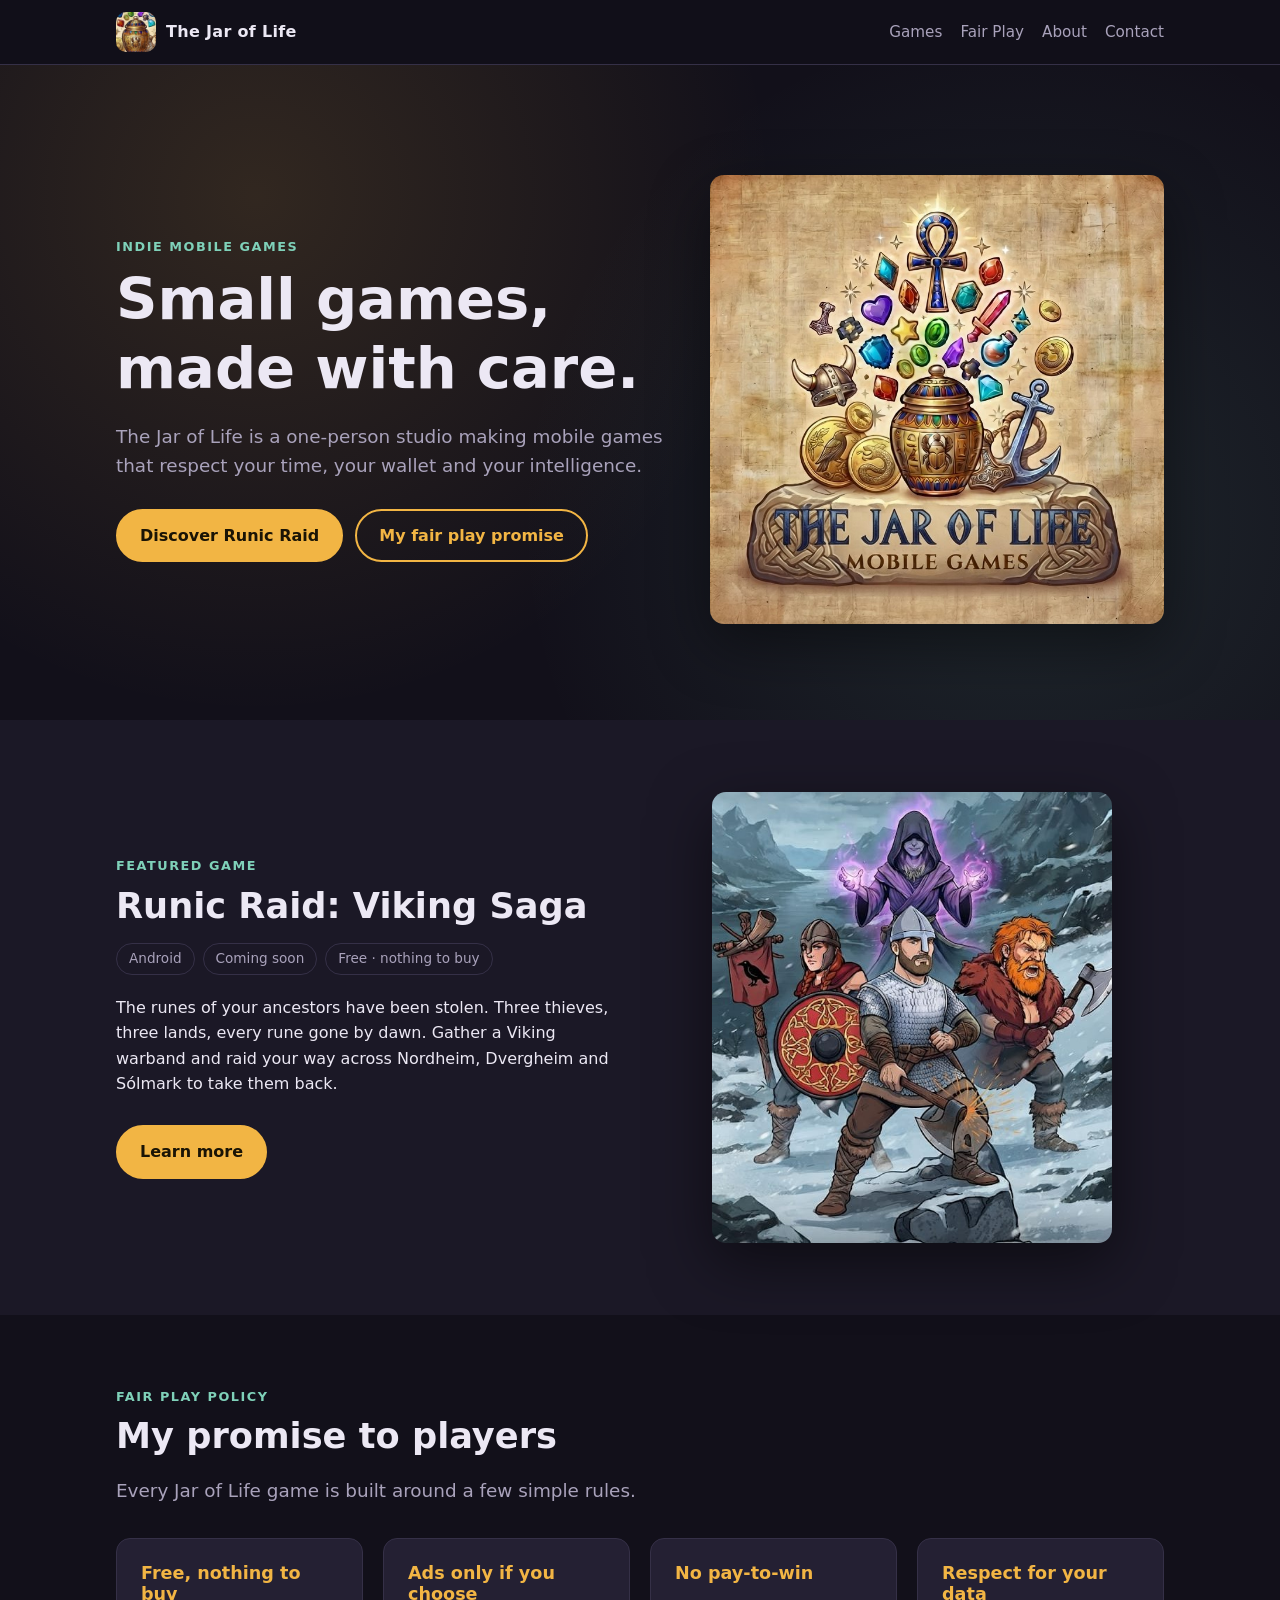
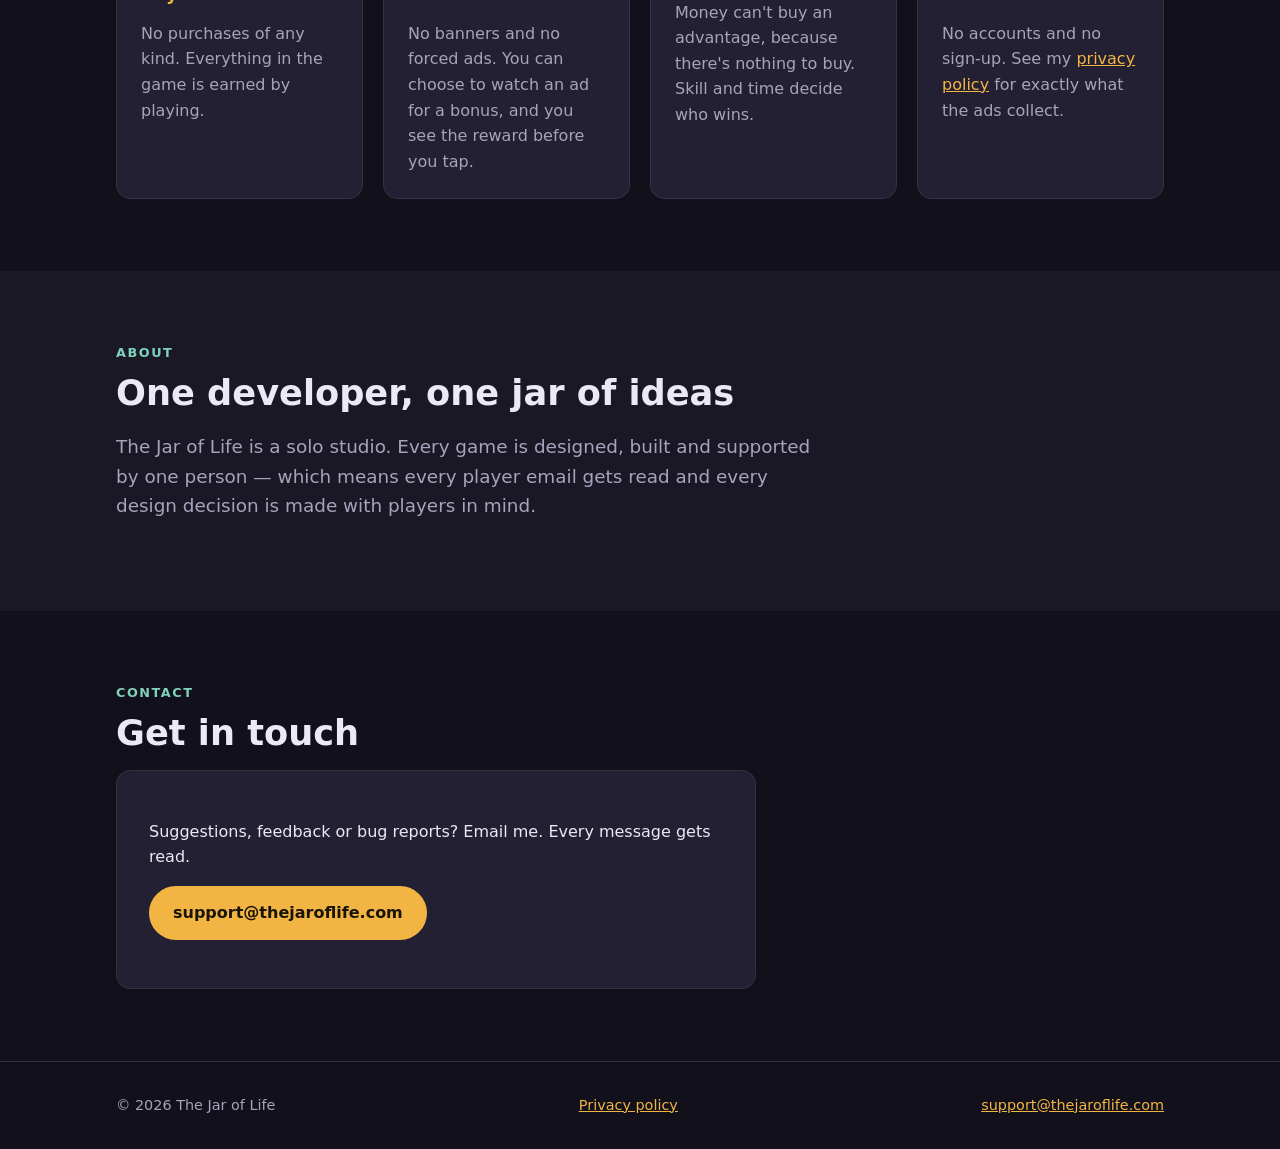
==== commit eb38c46f: "Use first person (I/my/me) across the site; say The Jar of Life is run by one developer Coming-soon " ====
--- a/index.html
+++ b/index.html
@@ -6,7 +6,8 @@
   <title>The Jar of Life — Indie Mobile Games</title>
   <meta name="description" content="The Jar of Life is a solo indie mobile game studio. Home of Runic Raid: Viking Saga — free to play, nothing to buy, optional ads only.">
   <link rel="canonical" href="https://thejaroflife.com/">
-  <link rel="icon" href="assets/img/jar-of-life-icon.png" type="image/png">
+  <link rel="icon" href="assets/img/jar-of-life-favicon-32.png" type="image/png" sizes="32x32">
+  <link rel="icon" href="assets/img/jar-of-life-favicon-192.png" type="image/png" sizes="192x192">
   <link rel="apple-touch-icon" href="assets/img/jar-of-life-icon.png">
   <link rel="stylesheet" href="css/styles.css">
 
@@ -49,7 +50,7 @@
           </p>
           <div class="hero-actions">
             <a class="btn btn-primary" href="games/runic-raid.html">Discover Runic Raid</a>
-            <a class="btn btn-ghost" href="#fair-play">Our fair play promise</a>
+            <a class="btn btn-ghost" href="#fair-play">My fair play promise</a>
           </div>
         </div>
         <img class="hero-logo" src="assets/img/jar-of-life-logo.jpg" width="776" height="768"
@@ -87,7 +88,7 @@
     <section id="fair-play" aria-labelledby="fair-play-title">
       <div class="container">
         <p class="eyebrow">Fair play policy</p>
-        <h2 id="fair-play-title">Our promise to players</h2>
+        <h2 id="fair-play-title">My promise to players</h2>
         <p class="lead">Every Jar of Life game is built around a few simple rules.</p>
         <div class="card-grid">
           <article class="card">
@@ -104,7 +105,7 @@
           </article>
           <article class="card">
             <h3>Respect for your data</h3>
-            <p>No accounts and no sign-up. See our <a href="privacy.html">privacy policy</a> for exactly what the ads collect.</p>
+            <p>No accounts and no sign-up. See my <a href="privacy.html">privacy policy</a> for exactly what the ads collect.</p>
           </article>
         </div>
       </div>
@@ -130,7 +131,7 @@
         <p class="eyebrow">Contact</p>
         <h2 id="contact-title">Get in touch</h2>
         <div class="contact-box">
-          <p>Suggestions, feedback or bug reports? Email us. Every message gets read.</p>
+          <p>Suggestions, feedback or bug reports? Email me. Every message gets read.</p>
           <p><a class="btn btn-primary" href="mailto:support@thejaroflife.com">support@thejaroflife.com</a></p>
         </div>
       </div>
